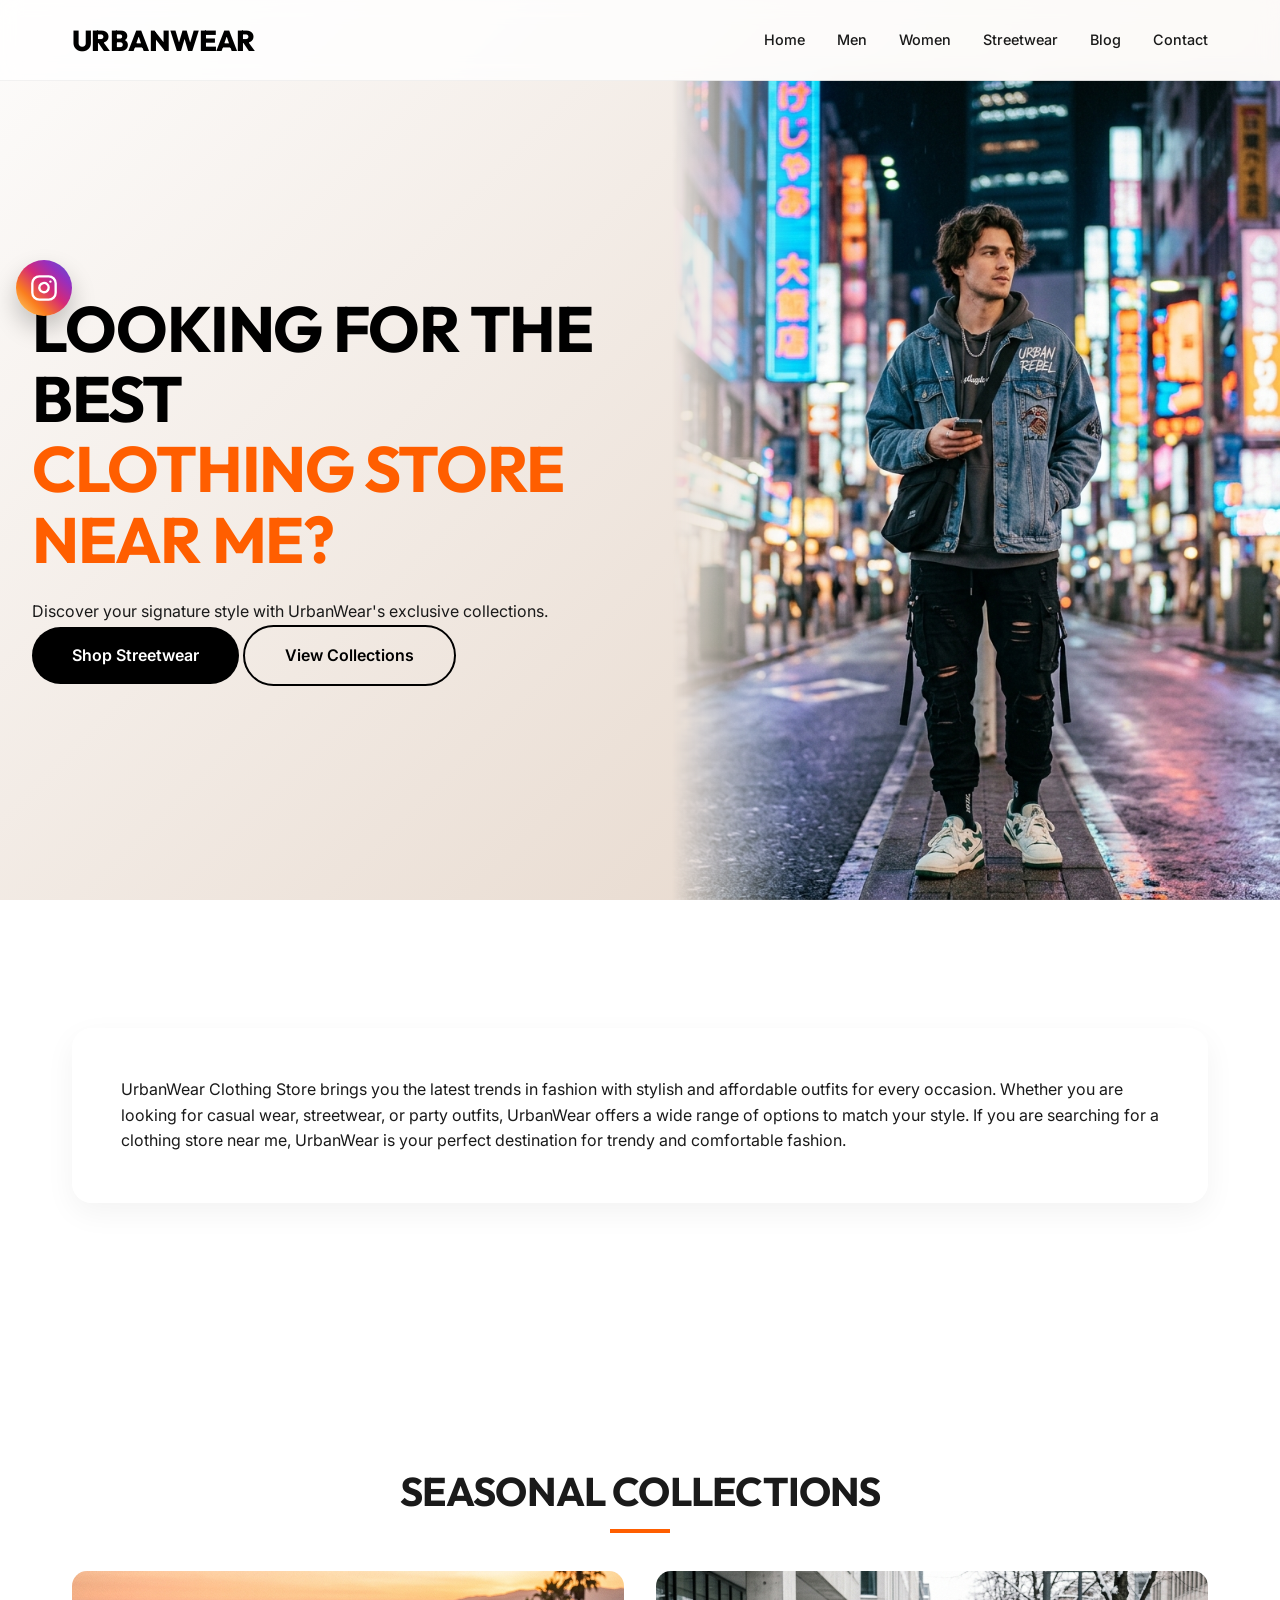
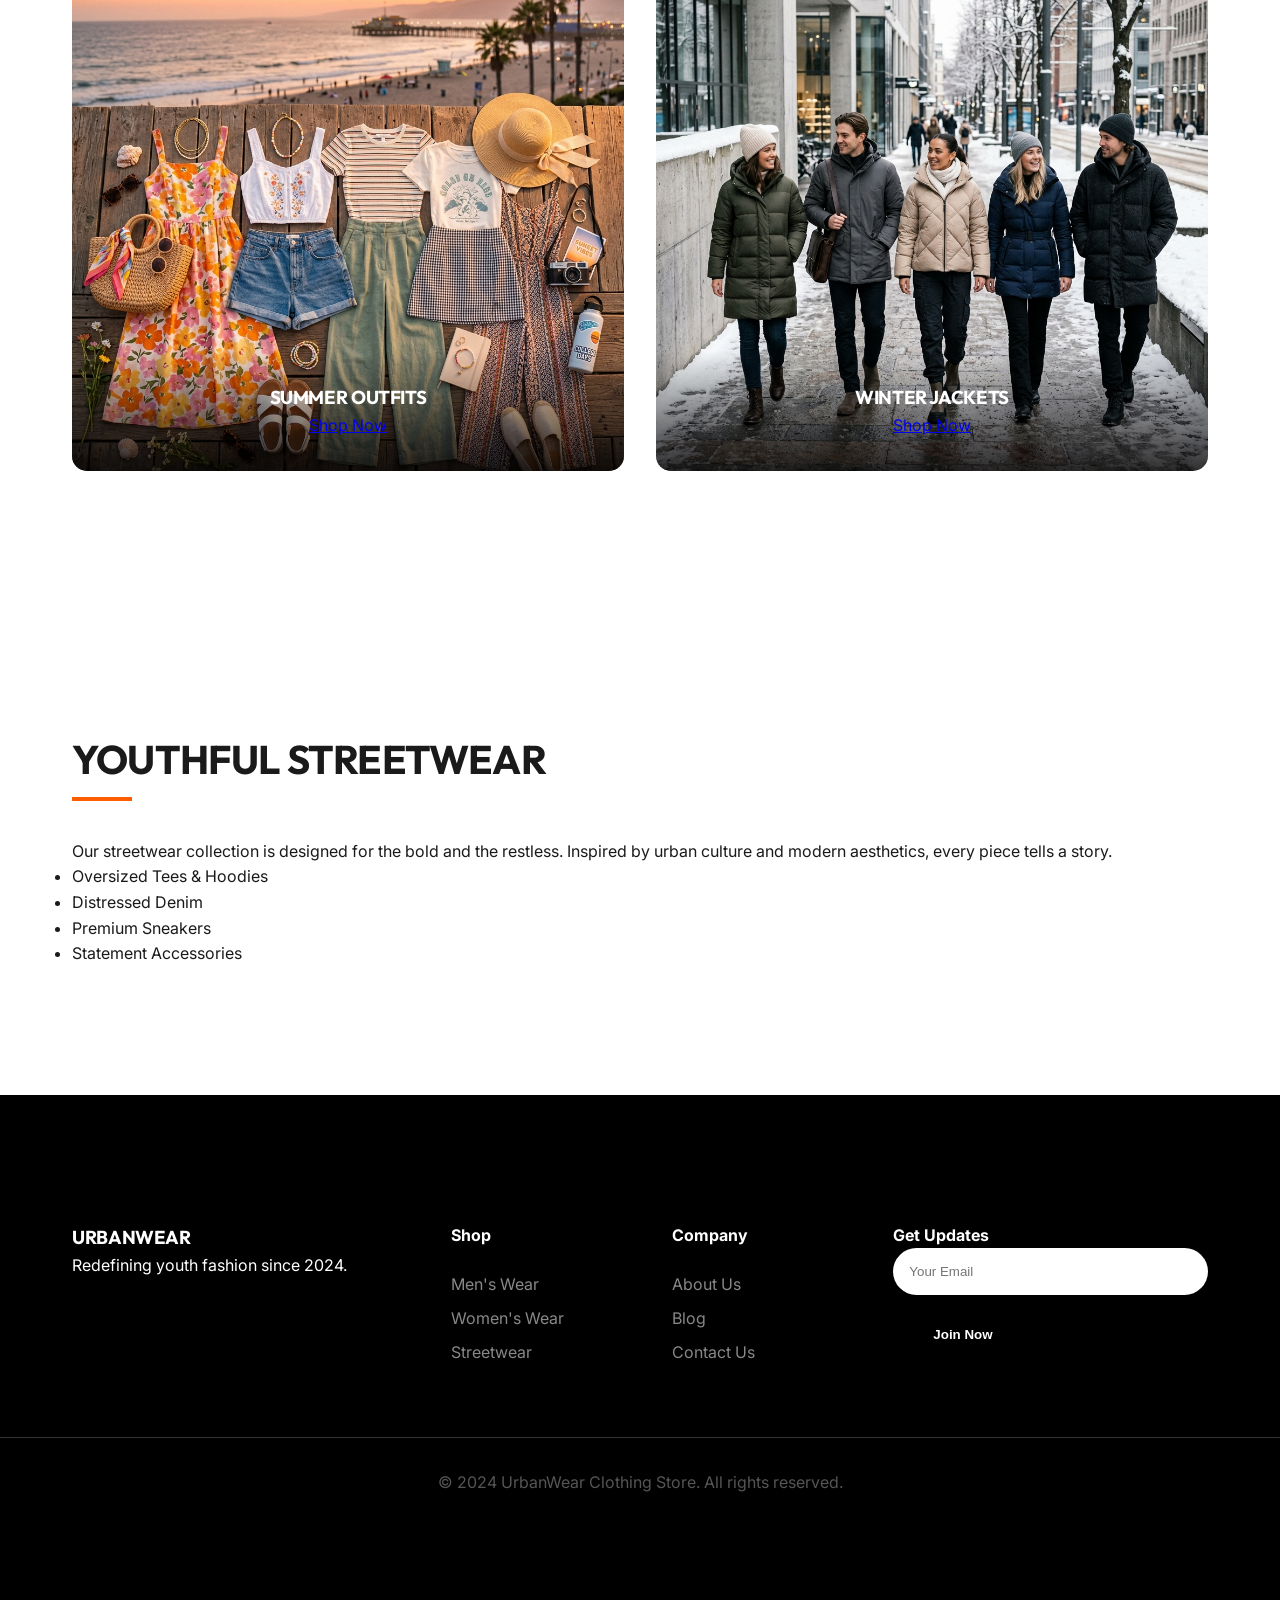
==== index.html @ 04677832 "Restructure: move urbanchothing files to root directory" ====
<!DOCTYPE html>
<html lang="en">
<head>
    <meta charset="UTF-8">
    <meta name="viewport" content="width=device-width, initial-scale=1.0">
    <title>UrbanWear Clothing Store - Trendiest Clothing Store Near Me</title>
    <meta name="description" content="UrbanWear Clothing Store offers stylish and affordable outfits for every occasion. Find the best casual wear, streetwear, and seasonal collections at the top clothing store near me.">
    <link rel="stylesheet" href="style.css">
    <!-- Google Fonts: Inter and Outfit -->
    <link rel="preconnect" href="https://fonts.googleapis.com">
    <link rel="preconnect" href="https://fonts.gstatic.com" crossorigin>
    <link href="https://fonts.googleapis.com/css2?family=Inter:wght@300;400;600;700&family=Outfit:wght@400;600;800&display=swap" rel="stylesheet">
</head>
<body>
    <header id="navbar">
        <nav class="container">
            <div class="logo">UrbanWear</div>
            <ul class="nav-links">
                <li><a href="index.html">Home</a></li>
                <li><a href="men.html">Men</a></li>
                <li><a href="women.html">Women</a></li>
                <li><a href="streetwear.html">Streetwear</a></li>
                <li><a href="blog.html">Blog</a></li>
                <li><a href="contact.html">Contact</a></li>
            </ul>
            <div class="menu-toggle" id="mobile-menu">
                <span class="bar"></span>
                <span class="bar"></span>
                <span class="bar"></span>
            </div>
        </nav>
    </header>

    <main>
        <section id="home" class="hero">
            <div class="container hero-content">
                <h1 class="reveal-text">Looking for the Best <span class="highlight">Clothing Store Near Me?</span></h1>
                <p class="fade-in">Discover your signature style with UrbanWear's exclusive collections.</p>
                <div class="hero-btns">
                    <a href="streetwear.html" class="btn btn-primary">Shop Streetwear</a>
                    <a href="#collections" class="btn btn-secondary">View Collections</a>
                </div>
            </div>
            <div class="hero-image-container">
                <img src="assets/hero.png" alt="Trendy young adult in modern streetwear standing in a city" class="hero-image">
            </div>
        </section>

        <section id="seo-content" class="seo-block section-padding">
            <div class="container">
                <div class="glass-card">
                    <p>UrbanWear Clothing Store brings you the latest trends in fashion with stylish and affordable outfits for every occasion. Whether you are looking for casual wear, streetwear, or party outfits, UrbanWear offers a wide range of options to match your style. If you are searching for a clothing store near me, UrbanWear is your perfect destination for trendy and comfortable fashion.</p>
                </div>
            </div>
        </section>

        <section id="collections" class="section-padding">
            <div class="container text-center">
                <h2 class="section-title">Seasonal Collections</h2>
                <div class="collections-grid">
                    <div class="collection-item reveal">
                        <img src="assets/summer.png" alt="Stylish summer collection outfits for college students" class="collection-img">
                        <div class="collection-overlay">
                            <h3>Summer Outfits</h3>
                            <a href="women.html" class="shop-now">Shop Now</a>
                        </div>
                    </div>
                    <div class="collection-item reveal">
                        <img src="assets/winter.png" alt="Modern winter jackets and cozy streetwear for young professionals" class="collection-img">
                        <div class="collection-overlay">
                            <h3>Winter Jackets</h3>
                            <a href="men.html" class="shop-now">Shop Now</a>
                        </div>
                    </div>
                </div>
            </div>
        </section>

        <section id="streetwear" class="section-padding bg-light">
            <div class="container">
                <div class="flex-row">
                    <div class="flex-col reveal">
                        <h2 class="section-title left">Youthful Streetwear</h2>
                        <p>Our streetwear collection is designed for the bold and the restless. Inspired by urban culture and modern aesthetics, every piece tells a story.</p>
                        <ul class="style-list">
                            <li>Oversized Tees & Hoodies</li>
                            <li>Distressed Denim</li>
                            <li>Premium Sneakers</li>
                            <li>Statement Accessories</li>
                        </ul>
                    </div>
                    <div class="flex-col">
                        <!-- Placeholder for a grid of streetwear products -->
                        <div class="mini-gallery">
                            <div class="gallery-item"></div>
                            <div class="gallery-item"></div>
                            <div class="gallery-item"></div>
                            <div class="gallery-item"></div>
                        </div>
                    </div>
                </div>
            </div>
        </section>
    </main>

    <footer class="section-padding">
        <div class="container footer-grid">
            <div class="footer-brand">
                <h3>UrbanWear</h3>
                <p>Redefining youth fashion since 2024.</p>
            </div>
            <div class="footer-links">
                <h4>Shop</h4>
                <ul>
                    <li><a href="men.html">Men's Wear</a></li>
                    <li><a href="women.html">Women's Wear</a></li>
                    <li><a href="streetwear.html">Streetwear</a></li>
                </ul>
            </div>
            <div class="footer-links">
                <h4>Company</h4>
                <ul>
                    <li><a href="about.html">About Us</a></li>
                    <li><a href="blog.html">Blog</a></li>
                    <li><a href="contact.html">Contact Us</a></li>
                </ul>
            </div>
            <div class="footer-form" id="contact">
                <h4>Get Updates</h4>
                <form>
                    <input type="email" placeholder="Your Email">
                    <button type="submit" class="btn btn-primary">Join Now</button>
                </form>
            </div>
        </div>
        <div class="footer-bottom text-center">
            <p>&copy; 2024 UrbanWear Clothing Store. All rights reserved.</p>
        </div>
    </footer>

    <script src="script.js"></script>
</body>
</html>
---- style.css ----
:root {
    --primary: #000000;
    --accent: #ff5e00; /* Vibrant orange for youthful energy */
    --light: #f8f9fa;
    --dark: #1a1a1a;
    --glass: rgba(255, 255, 255, 0.1);
    --glass-border: rgba(255, 255, 255, 0.2);
    --transition: all 0.3s cubic-bezier(0.4, 0, 0.2, 1);
}

* {
    margin: 0;
    padding: 0;
    box-sizing: border-box;
}

body {
    font-family: 'Inter', sans-serif;
    color: var(--dark);
    line-height: 1.6;
    overflow-x: hidden;
    background: #ffffff;
}

h1, h2, h3, .logo {
    font-family: 'Outfit', sans-serif;
    text-transform: uppercase;
    letter-spacing: -0.02em;
}

.container {
    max-width: 1200px;
    margin: 0 auto;
    padding: 0 2rem;
}

/* Navbar */
header {
    background: rgba(255, 255, 255, 0.8);
    backdrop-filter: blur(10px);
    position: fixed;
    width: 100%;
    z-index: 1000;
    top: 0;
    border-bottom: 1px solid rgba(0,0,0,0.05);
}

nav {
    display: flex;
    justify-content: space-between;
    align-items: center;
    height: 80px;
}

.logo {
    font-size: 1.8rem;
    font-weight: 800;
    color: var(--primary);
}

.nav-links {
    display: flex;
    list-style: none;
    gap: 2rem;
}

.nav-links a {
    text-decoration: none;
    color: var(--dark);
    font-weight: 500;
    font-size: 0.9rem;
    transition: var(--transition);
}

.nav-links a:hover {
    color: var(--accent);
}

/* Hero Section */
.hero {
    height: 100vh;
    display: flex;
    align-items: center;
    justify-content: space-between;
    padding-top: 80px;
    background: linear-gradient(135deg, #fdfcfb 0%, #e2d1c3 100%);
    position: relative;
    overflow: hidden;
}

.hero-content {
    flex: 1;
    z-index: 2;
}

.hero h1 {
    font-size: 4rem;
    line-height: 1.1;
    margin-bottom: 1.5rem;
    color: var(--primary);
}

.highlight {
    color: var(--accent);
    display: block;
}

.hero-image-container {
    flex: 1;
    height: 100%;
    position: relative;
}

.hero-image {
    width: 100%;
    height: 100%;
    object-fit: cover;
    mask-image: linear-gradient(to right, transparent, black 20%);
}

/* Section Common */
.section-padding {
    padding: 8rem 0;
}

.text-center { text-align: center; }
.section-title {
    font-size: 2.5rem;
    margin-bottom: 3rem;
    position: relative;
    display: inline-block;
}

.section-title::after {
    content: '';
    position: absolute;
    bottom: -10px;
    left: 50%;
    transform: translateX(-50%);
    width: 60px;
    height: 4px;
    background: var(--accent);
}

.section-title.left::after {
    left: 0;
    transform: none;
}

/* Glass Card */
.glass-card {
    background: rgba(255, 255, 255, 0.4);
    backdrop-filter: blur(20px);
    border: 1px solid rgba(255, 255, 255, 0.7);
    padding: 3rem;
    border-radius: 20px;
    box-shadow: 0 10px 30px rgba(0,0,0,0.05);
}

/* Collections Grid */
.collections-grid {
    display: grid;
    grid-template-columns: repeat(auto-fit, minmax(300px, 1fr));
    gap: 2rem;
}

.collection-item {
    position: relative;
    border-radius: 15px;
    overflow: hidden;
    height: 500px;
}

.collection-img {
    width: 100%;
    height: 100%;
    object-fit: cover;
    transition: transform 0.5s ease;
}

.collection-item:hover .collection-img {
    transform: scale(1.1);
}

.collection-overlay {
    position: absolute;
    bottom: 0;
    left: 0;
    right: 0;
    padding: 2rem;
    background: linear-gradient(transparent, rgba(0,0,0,0.8));
    color: white;
}

/* Products Grid */
.product-grid {
    display: grid;
    grid-template-columns: repeat(auto-fill, minmax(250px, 1fr));
    gap: 2.5rem;
    margin-top: 3rem;
}

.product-card {
    background: white;
    border-radius: 12px;
    overflow: hidden;
    transition: var(--transition);
    border: 1px solid #eee;
}

.product-card:hover {
    transform: translateY(-10px);
    box-shadow: 0 20px 40px rgba(0,0,0,0.1);
}

.product-image {
    height: 350px;
    overflow: hidden;
}

.product-image img {
    width: 100%;
    height: 100%;
    object-fit: cover;
    transition: var(--transition);
}

.product-info {
    padding: 1.5rem;
}

.product-info h3 {
    font-size: 1.1rem;
    margin-bottom: 0.5rem;
    color: var(--primary);
}

.product-info .price {
    font-weight: 700;
    color: var(--accent);
    font-size: 1.2rem;
}

/* Buttons */
.btn {
    display: inline-block;
    padding: 1rem 2.5rem;
    border-radius: 50px;
    text-decoration: none;
    font-weight: 600;
    transition: var(--transition);
    border: none;
    cursor: pointer;
}

.btn-primary {
    background: var(--primary);
    color: white;
}

.btn-primary:hover {
    background: var(--accent);
}

.btn-secondary {
    background: transparent;
    color: var(--primary);
    border: 2px solid var(--primary);
}

/* Mobile Navigation */
.menu-toggle {
    display: none;
    flex-direction: column;
    gap: 5px;
    cursor: pointer;
}

.menu-toggle .bar {
    width: 25px;
    height: 3px;
    background: var(--dark);
    border-radius: 5px;
}

/* Footer */
footer {
    background: #000;
    color: white;
}

.footer-grid {
    display: grid;
    grid-template-columns: 2fr 1fr 1fr 2fr;
    gap: 4rem;
}

.footer-links ul {
    list-style: none;
    margin-top: 1.5rem;
}

.footer-links a {
    color: #888;
    text-decoration: none;
    display: block;
    margin-bottom: 0.5rem;
    transition: var(--transition);
}

.footer-links a:hover {
    color: white;
}

.footer-form input {
    width: 100%;
    padding: 1rem;
    margin-bottom: 1rem;
    border-radius: 50px;
    border: none;
}

.footer-bottom {
    margin-top: 4rem;
    padding-top: 2rem;
    border-top: 1px solid #333;
    color: #555;
}

/* Animations */
.reveal {
    opacity: 0;
    transform: translateY(30px);
    transition: all 0.8s ease-out;
}

.reveal.active {
    opacity: 1;
    transform: translateY(0);
}

/* Floating Instagram Icon */
.floating-instagram {
    position: fixed;
    left: 16px;
    top: 32%;
    transform: translateY(-50%);
    width: 56px;
    height: 56px;
    border-radius: 50%;
    background: linear-gradient(45deg, #feda75, #fa7e1e 28%, #d62976 54%, #962fbf 76%, #4f5bd5);
    box-shadow: 0 12px 24px rgba(0, 0, 0, 0.22);
    display: flex;
    align-items: center;
    justify-content: center;
    z-index: 2000;
    transition: transform 0.2s ease, box-shadow 0.2s ease;
}

.floating-instagram:hover {
    transform: translateY(-50%) scale(1.08);
    box-shadow: 0 16px 28px rgba(0, 0, 0, 0.28);
}

.floating-instagram svg {
    width: 28px;
    height: 28px;
    stroke: #fff;
}

@media (max-width: 768px) {
    .nav-links {
        display: none;
        position: absolute;
        top: 80px;
        left: 0;
        width: 100%;
        background: white;
        flex-direction: column;
        padding: 2rem;
        text-align: center;
        box-shadow: 0 10px 20px rgba(0,0,0,0.1);
    }

    .nav-links.active {
        display: flex;
    }

    .menu-toggle {
        display: flex;
    }

    .hero {
        flex-direction: column;
        text-align: center;
        height: auto;
    }

    .hero h1 {
        font-size: 2.5rem;
    }

    .footer-grid {
        grid-template-columns: 1fr;
        gap: 2rem;
    }

    .floating-instagram {
        width: 50px;
        height: 50px;
        left: 12px;
        top: 30%;
    }

    .floating-instagram svg {
        width: 24px;
        height: 24px;
    }
}
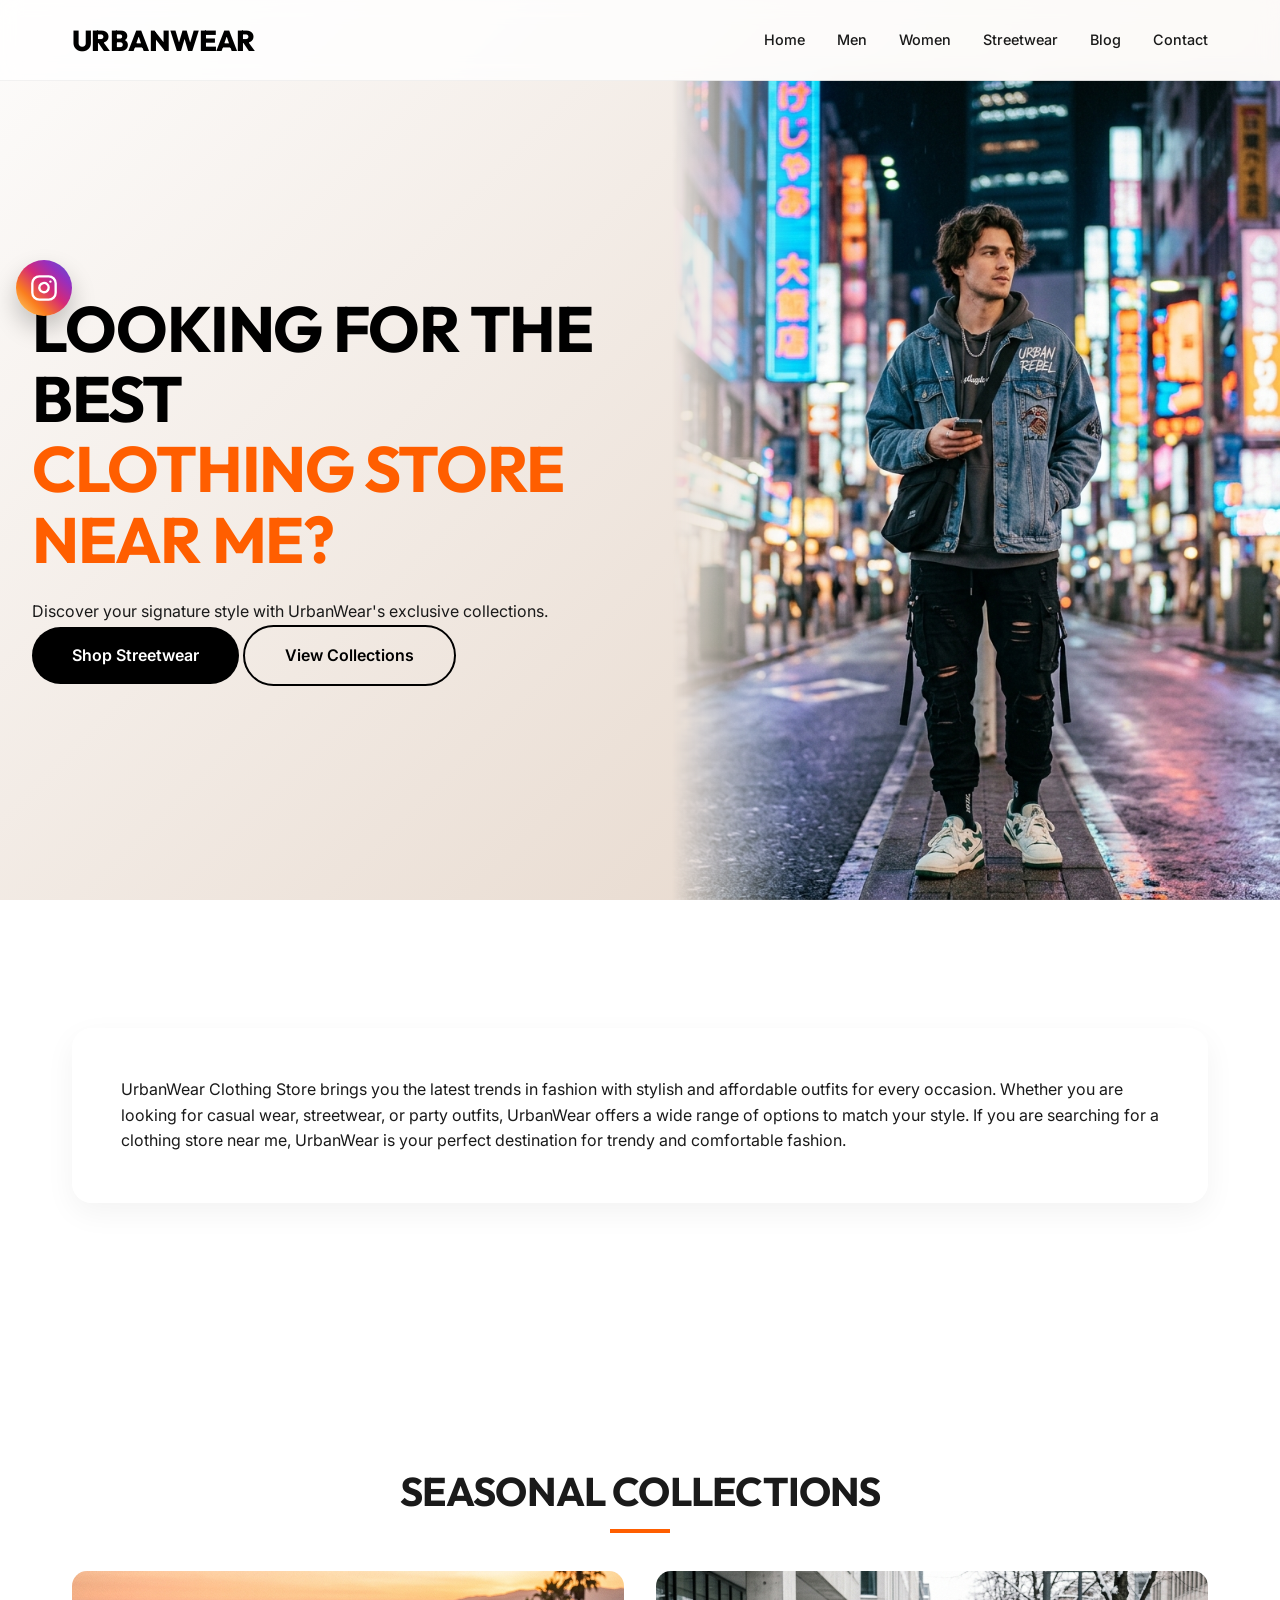
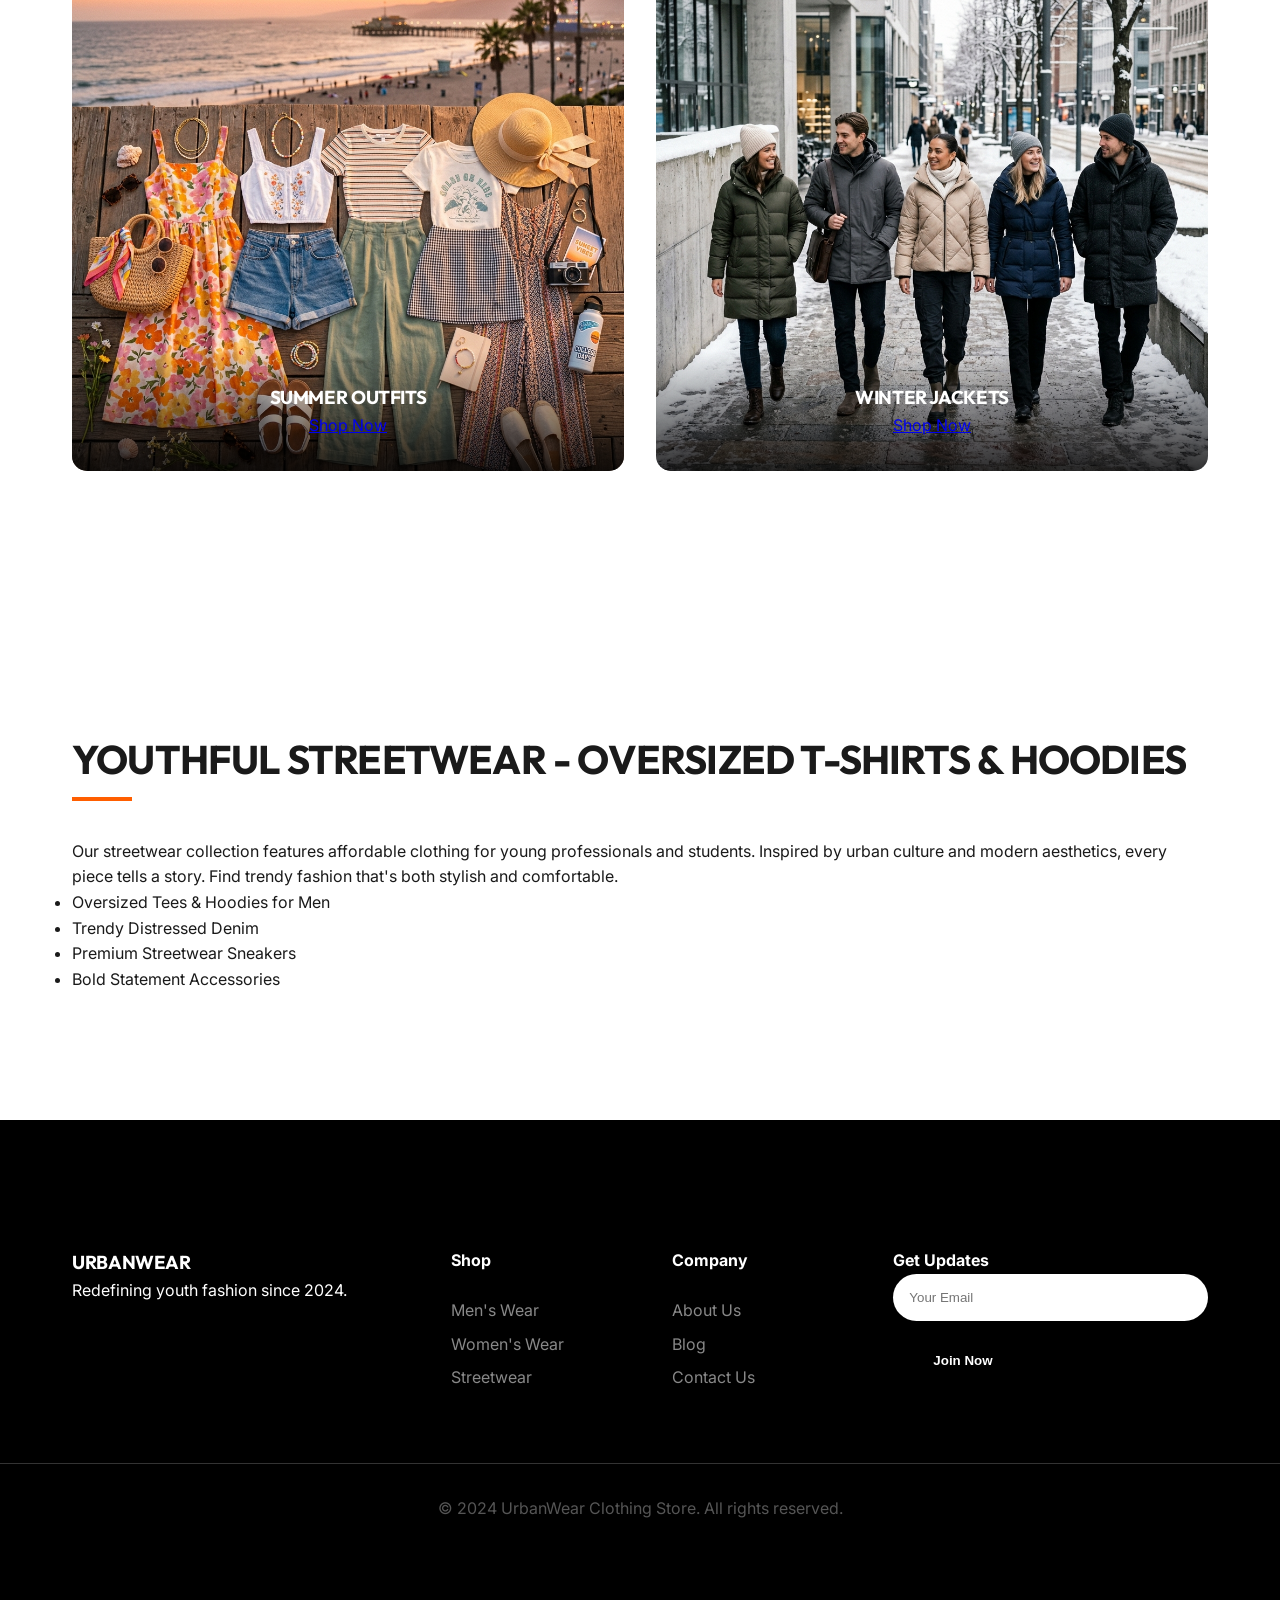
==== commit b7b0ec71: "Add comprehensive SEO optimization: keywords, alt text, and keyword-rich content" ====
--- a/index.html
+++ b/index.html
@@ -5,11 +5,21 @@
     <meta name="viewport" content="width=device-width, initial-scale=1.0">
     <title>UrbanWear Clothing Store - Trendiest Clothing Store Near Me</title>
     <meta name="description" content="UrbanWear Clothing Store offers stylish and affordable outfits for every occasion. Find the best casual wear, streetwear, and seasonal collections at the top clothing store near me.">
+    <meta name="keywords" content="clothing store near me, trendy fashion, affordable clothing">
     <link rel="stylesheet" href="style.css">
     <!-- Google Fonts: Inter and Outfit -->
     <link rel="preconnect" href="https://fonts.googleapis.com">
     <link rel="preconnect" href="https://fonts.gstatic.com" crossorigin>
     <link href="https://fonts.googleapis.com/css2?family=Inter:wght@300;400;600;700&family=Outfit:wght@400;600;800&display=swap" rel="stylesheet">
+    <!-- Google tag (gtag.js) -->
+    <script async src="https://www.googletagmanager.com/gtag/js?id=G-LYC0D2SS87"></script>
+    <script>
+      window.dataLayer = window.dataLayer || [];
+      function gtag(){dataLayer.push(arguments);}
+      gtag('js', new Date());
+
+      gtag('config', 'G-LYC0D2SS87');
+    </script>
 </head>
 <body>
     <header id="navbar">
@@ -80,13 +90,13 @@
             <div class="container">
                 <div class="flex-row">
                     <div class="flex-col reveal">
-                        <h2 class="section-title left">Youthful Streetwear</h2>
-                        <p>Our streetwear collection is designed for the bold and the restless. Inspired by urban culture and modern aesthetics, every piece tells a story.</p>
+                        <h2 class="section-title left">Youthful Streetwear - Oversized T-Shirts & Hoodies</h2>
+                        <p>Our streetwear collection features affordable clothing for young professionals and students. Inspired by urban culture and modern aesthetics, every piece tells a story. Find trendy fashion that's both stylish and comfortable.</p>
                         <ul class="style-list">
-                            <li>Oversized Tees & Hoodies</li>
-                            <li>Distressed Denim</li>
-                            <li>Premium Sneakers</li>
-                            <li>Statement Accessories</li>
+                            <li>Oversized Tees & Hoodies for Men</li>
+                            <li>Trendy Distressed Denim</li>
+                            <li>Premium Streetwear Sneakers</li>
+                            <li>Bold Statement Accessories</li>
                         </ul>
                     </div>
                     <div class="flex-col">
